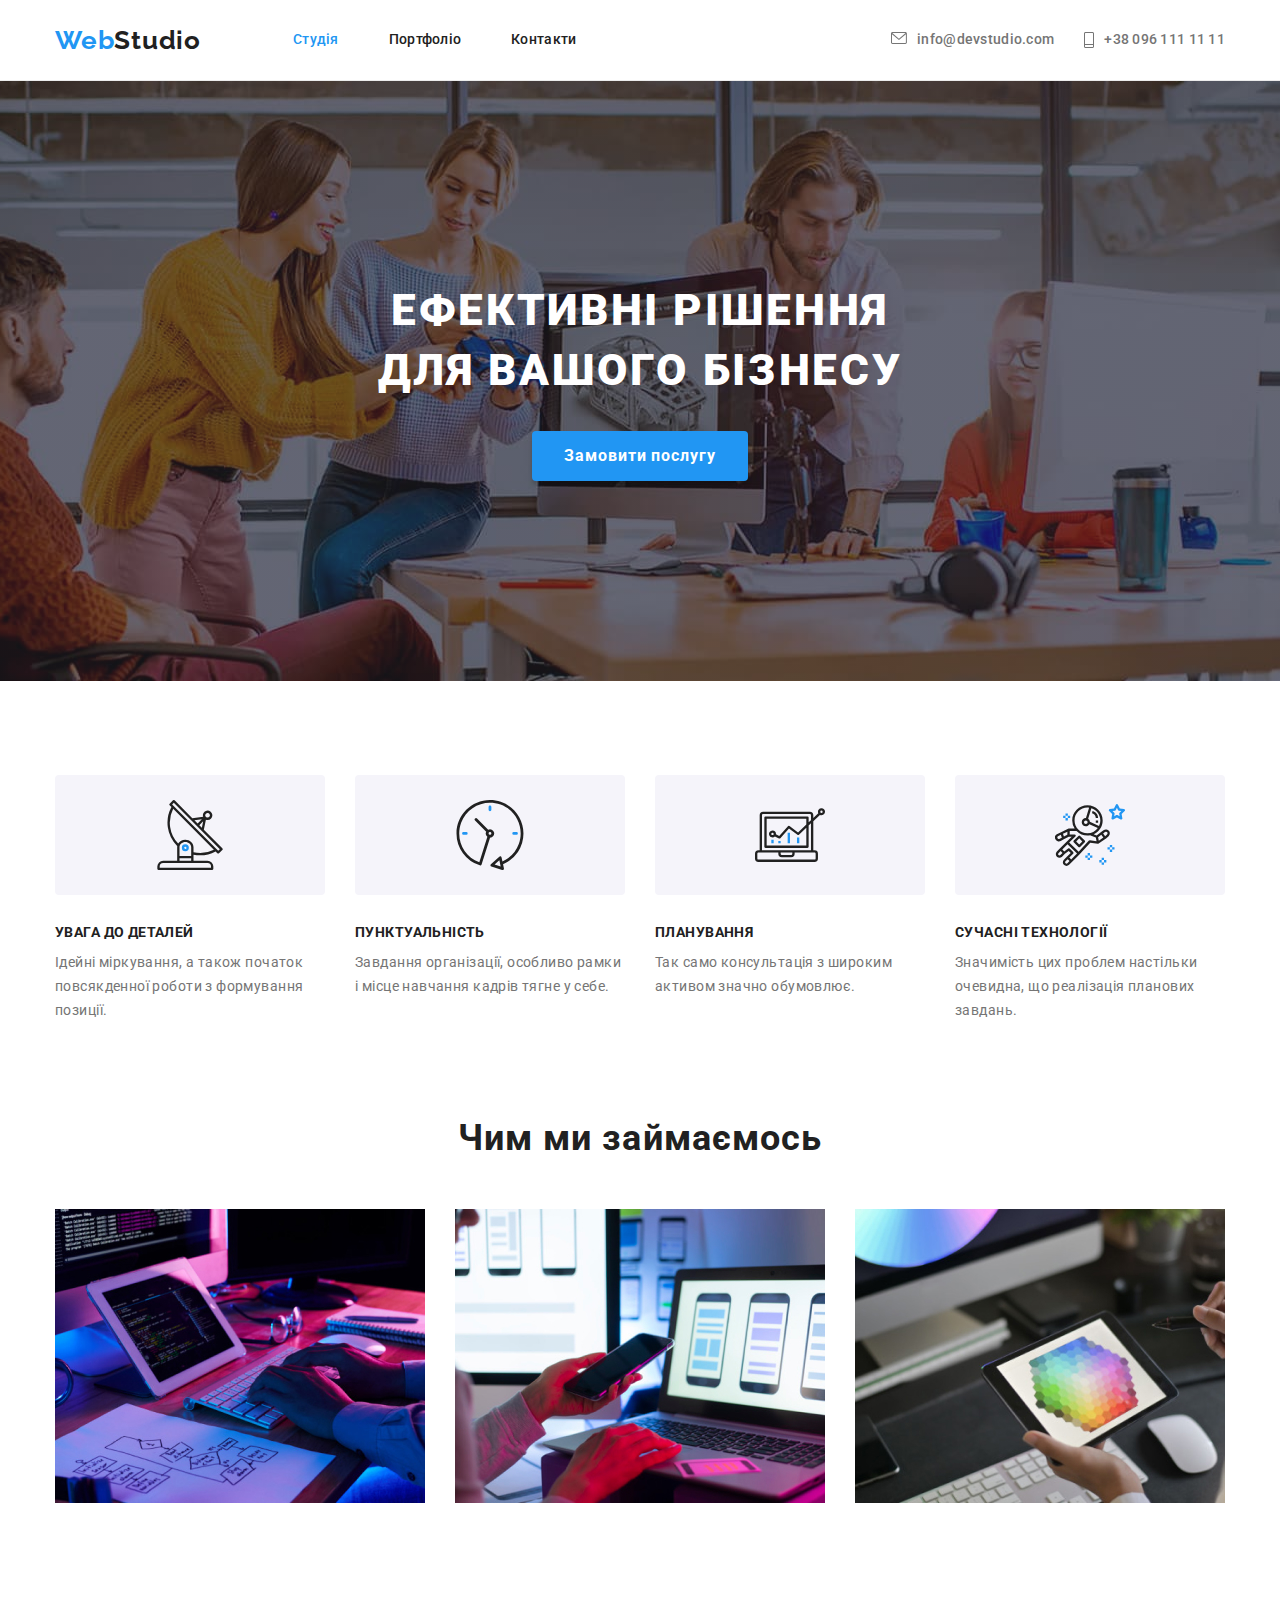
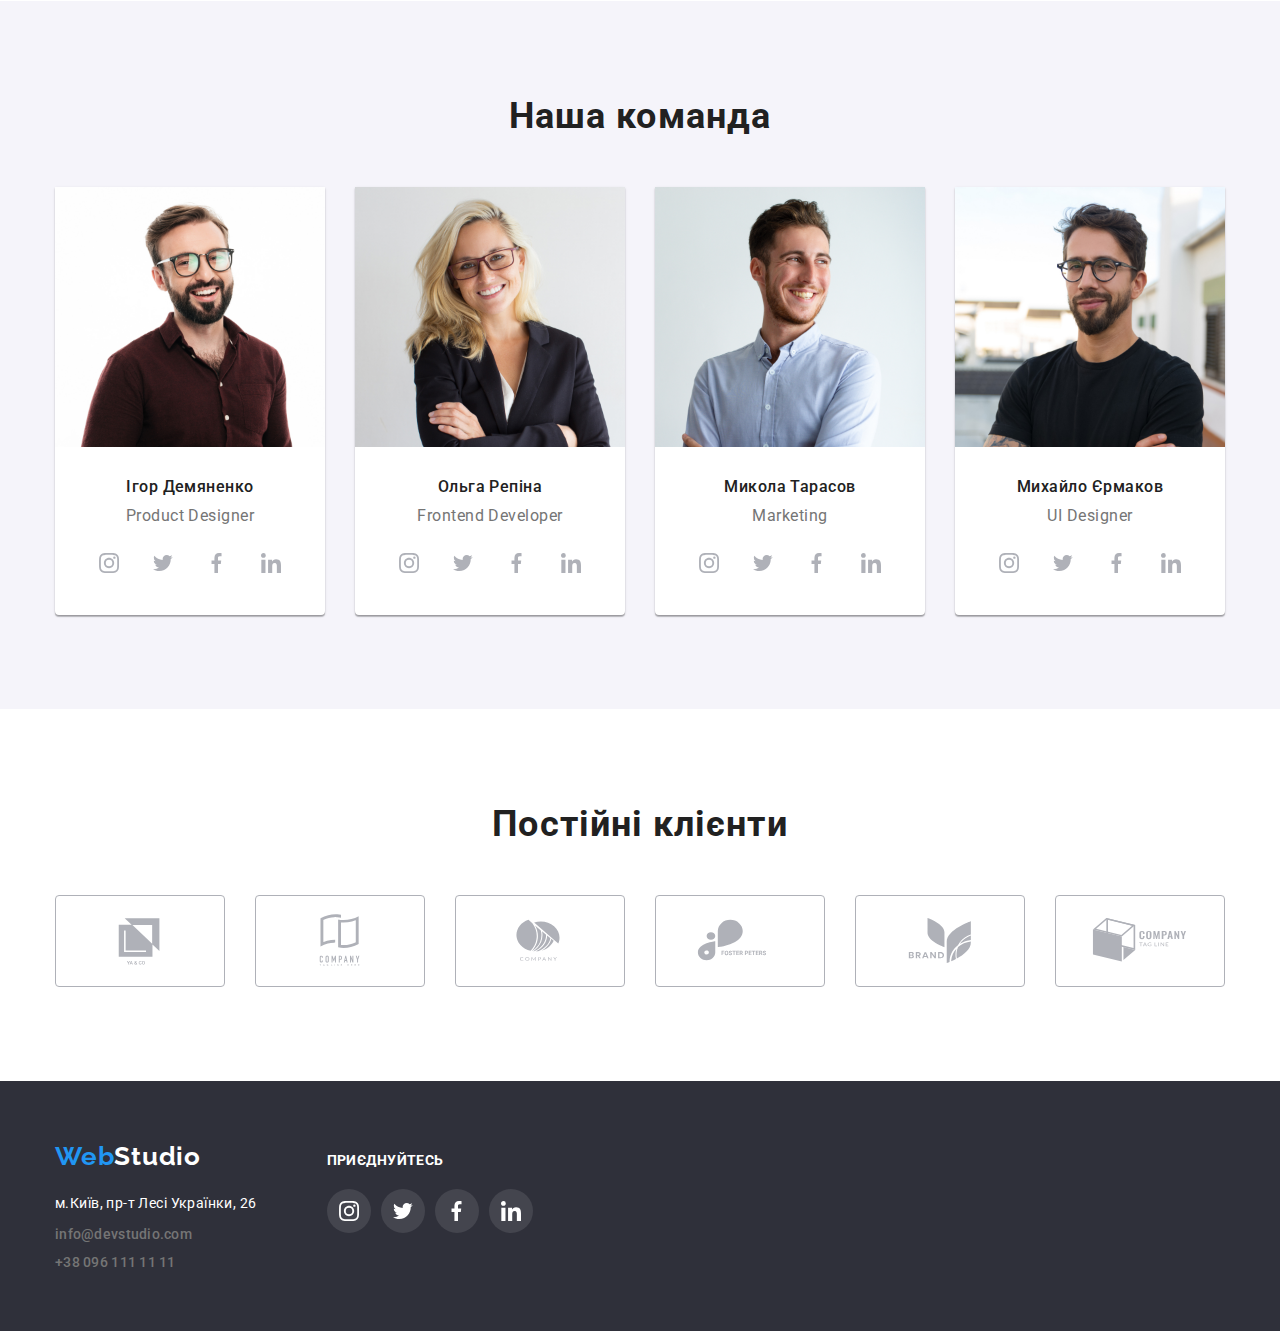
==== index.html @ 34c2d664 "Initial commit" ====
<!DOCTYPE html>
<html lang="uk">
  <head>
    <meta charset="UTF-8" />
    <meta http-equiv="X-UA-Compatible" content="IE=edge" />
    <meta name="viewport" content="width=device-width, initial-scale=1.0" />
    <title>Студія</title>

    <link rel="preconnect" href="https://fonts.googleapis.com" />
    <link rel="preconnect" href="https://fonts.gstatic.com" crossorigin />
    <link
      href="https://fonts.googleapis.com/css2?family=Raleway:wght@700&family=Roboto:wght@400;500;700;900&display=swap"
      rel="stylesheet"
    />
    <link
      rel="stylesheet"
      href="https://cdnjs.cloudflare.com/ajax/libs/modern-normalize/1.1.0/modern-normalize.min.css"
    />
    <link rel="stylesheet" href="./css/styles.css" />
  </head>

  <body>
    <header class="header">
      <!--Навігація сайту-->
      <div class="container header-container">
        <nav class="main-nav">
          <a href="./index.html" class="logo"> Web<span class="logo-header">Studio</span> </a>
          <ul class="site-nav">
            <li class="item"><a class="link current" href="./index.html">Студія</a></li>
            <li class="item"><a class="link" href="./portfolio.html">Портфоліо</a></li>
            <li class="item"><a class="link" href="">Контакти</a></li>
          </ul>
        </nav>

        <ul class="auth-nav">
          <li class="item">
            <a class="contact" href="mailto:info@devstudio.com">
              <svg class="icon-header" width="16px" height="12px">
                <use href="./images/icons.svg#icon-mail"></use>
              </svg>
              info@devstudio.com
            </a>
          </li>
          <li class="item">
            <a class="contact" href="tel:+380961111111">
              <svg class="icon-header" width="10px" height="16px">
                <use href="./images/icons.svg#icon-phone"></use>
              </svg>
              +38 096 111 11 11
            </a>
          </li>
        </ul>
      </div>
    </header>

    <main>
      <!-- Герой -->
      <section class="section hero">
        <div class="container">
          <h1 class="hero-title">
            Ефективні рішення <br />
            для вашого бізнесу
          </h1>
          <button class="hero-btn" type="button">Замовити послугу</button>
        </div>
      </section>

      <!-- Переваги-->
      <section class="section benefits">
        <div class="container">
          <ul class="benefits-list">
            <li class="benefits-item">
              <div class="container-benefits">
                <svg class="benefits-icon" width="70" height="70">
                  <use href="./images/icons.svg#icon-antenna"></use>
                </svg>
              </div>
              <h3 class="benefits-subtitle">Увага до деталей</h3>
              <p class="benefits-text">
                Ідейні міркування, а також початок повсякденної роботи з формування позиції.
              </p>
            </li>
            <li class="benefits-item">
              <div class="container-benefits">
                <svg class="benefits-icon" width="70" height="70">
                  <use href="./images/icons.svg#icon-clock"></use>
                </svg>
              </div>
              <h3 class="benefits-subtitle">Пунктуальність</h3>
              <p class="benefits-text">
                Завдання організації, особливо рамки і місце навчання кадрів тягне у себе.
              </p>
            </li>
            <li class="benefits-item">
              <div class="container-benefits">
                <svg class="benefits-icon" width="70" height="70">
                  <use href="./images/icons.svg#icon-planning"></use>
                </svg>
              </div>
              <h3 class="benefits-subtitle">Планування</h3>
              <p class="benefits-text">Так само консультація з широким активом значно обумовлює.</p>
            </li>
            <li class="benefits-item">
              <div class="container-benefits">
                <svg class="benefits-icon" width="70" height="70">
                  <use href="./images/icons.svg#icon-astronavt"></use>
                </svg>
              </div>
              <h3 class="benefits-subtitle">Сучасні технології</h3>
              <p class="benefits-text">
                Значимість цих проблем настільки очевидна, що реалізація планових завдань.
              </p>
            </li>
          </ul>
        </div>
      </section>

      <!--Чим ми займаємось-->
      <section class="section work">
        <div class="container">
          <h2 class="work-title">Чим ми займаємось</h2>
          <ul class="work-list">
            <li class="work-item">
              <img class="work-img" src="./images/photo-1.jpg" alt="Створення сайту" width="370" />
            </li>
            <li class="work-item">
              <img class="work-img" src="./images/photo-2.jpg" alt="Розробка дизайну" width="370" />
            </li>
            <li class="work-item">
              <img
                class="work-img"
                src="./images/photo-3.jpg"
                alt="Графічне оформлення"
                width="370"
              />
            </li>
          </ul>
        </div>
      </section>

      <!--Команда-->
      <section class="section team">
        <div class="container">
          <h2 class="team-title">Наша команда</h2>
          <ul class="team-list">
            <li class="team-item">
              <img
                class="team-foto"
                src="./images/face-igor.jpg"
                alt="Фото Ігора Демяненка"
                width="270"
              />
              <div class="team-wrap">
                <h3 class="team-name">Ігор Демяненко</h3>
                <p class="team-position">Product Designer</p>
                <ul class="team-socials-list">
                  <li class="team-socials-item">
                    <a class="team-socials-link" href="">
                      <svg class="socials-icon" width="20px" height="20px">
                        <use href="./images/icons.svg#icon-instagram"></use>
                      </svg>
                    </a>
                  </li>
                  <li class="team-socials-item">
                    <a class="team-socials-link" href="">
                      <svg class="socials-icon" width="20px" height="20px">
                        <use href="./images/icons.svg#icon-twitter"></use>
                      </svg>
                    </a>
                  </li>
                  <li class="team-socials-item">
                    <a class="team-socials-link" href="">
                      <svg class="socials-icon" width="20px" height="20px">
                        <use href="./images/icons.svg#icon-facebook"></use>
                      </svg>
                    </a>
                  </li>
                  <li class="team-socials-item">
                    <a class="team-socials-link" href="">
                      <svg class="socials-icon" width="20px" height="20px">
                        <use href="./images/icons.svg#icon-linkedin"></use>
                      </svg>
                    </a>
                  </li>
                </ul>
              </div>
            </li>

            <li class="team-item">
              <img
                class="team-foto"
                src="./images/face-olga.jpg"
                alt="Фото Ольги Репіної"
                width="270"
              />
              <div class="team-wrap">
                <h3 class="team-name">Ольга Репіна</h3>
                <p class="team-position">Frontend Developer</p>
                <ul class="team-socials-list">
                  <li class="team-socials-item">
                    <a class="team-socials-link" href="">
                      <svg class="socials-icon" width="20px" height="20px">
                        <use href="./images/icons.svg#icon-instagram"></use>
                      </svg>
                    </a>
                  </li>
                  <li class="team-socials-item">
                    <a class="team-socials-link" href="">
                      <svg class="socials-icon" width="20px" height="20px">
                        <use href="./images/icons.svg#icon-twitter"></use>
                      </svg>
                    </a>
                  </li>
                  <li class="team-socials-item">
                    <a class="team-socials-link" href="">
                      <svg class="socials-icon" width="20px" height="20px">
                        <use href="./images/icons.svg#icon-facebook"></use>
                      </svg>
                    </a>
                  </li>
                  <li class="team-socials-item">
                    <a class="team-socials-link" href="">
                      <svg class="socials-icon" width="20px" height="20px">
                        <use href="./images/icons.svg#icon-linkedin"></use>
                      </svg>
                    </a>
                  </li>
                </ul>
              </div>
            </li>
            <li class="team-item">
              <img
                class="team-foto"
                src="./images/face-mykola.jpg"
                alt="Фото Миколи Тарасова"
                width="270"
              />
              <div class="team-wrap">
                <h3 class="team-name">Микола Тарасов</h3>
                <p class="team-position">Marketing</p>
                <ul class="team-socials-list">
                  <li class="team-socials-item">
                    <a class="team-socials-link" href="">
                      <svg class="socials-icon" width="20px" height="20px">
                        <use href="./images/icons.svg#icon-instagram"></use>
                      </svg>
                    </a>
                  </li>
                  <li class="team-socials-item">
                    <a class="team-socials-link" href="">
                      <svg class="socials-icon" width="20px" height="20px">
                        <use href="./images/icons.svg#icon-twitter"></use>
                      </svg>
                    </a>
                  </li>
                  <li class="team-socials-item">
                    <a class="team-socials-link" href="">
                      <svg class="socials-icon" width="20px" height="20px">
                        <use href="./images/icons.svg#icon-facebook"></use>
                      </svg>
                    </a>
                  </li>
                  <li class="team-socials-item">
                    <a class="team-socials-link" href="">
                      <svg class="socials-icon" width="20px" height="20px">
                        <use href="./images/icons.svg#icon-linkedin"></use>
                      </svg>
                    </a>
                  </li>
                </ul>
              </div>
            </li>
            <li class="team-item">
              <img
                class="team-foto"
                src="./images/face-mike.jpg"
                alt="Фото Михайла Єрмакова"
                width="270"
              />
              <div class="team-wrap">
                <h3 class="team-name">Михайло Єрмаков</h3>
                <p class="team-position">UI Designer</p>
                <ul class="team-socials-list">
                  <li class="team-socials-item">
                    <a class="team-socials-link" href="">
                      <svg class="socials-icon" width="20px" height="20px">
                        <use href="./images/icons.svg#icon-instagram"></use>
                      </svg>
                    </a>
                  </li>
                  <li class="team-socials-item">
                    <a class="team-socials-link" href="">
                      <svg class="socials-icon" width="20px" height="20px">
                        <use href="./images/icons.svg#icon-twitter"></use>
                      </svg>
                    </a>
                  </li>
                  <li class="team-socials-item">
                    <a class="team-socials-link" href="">
                      <svg class="socials-icon" width="20px" height="20px">
                        <use href="./images/icons.svg#icon-facebook"></use>
                      </svg>
                    </a>
                  </li>
                  <li class="team-socials-item">
                    <a class="team-socials-link" href="">
                      <svg class="socials-icon" width="20px" height="20px">
                        <use href="./images/icons.svg#icon-linkedin"></use>
                      </svg>
                    </a>
                  </li>
                </ul>
              </div>
            </li>
          </ul>
        </div>
      </section>

      <!-- Постійні клієнти -->
      <section class="section clients">
        <div class="container">
          <h2 class="clients-title">Постійні клієнти</h2>
          <ul class="clients-list">
            <li class="clients-item">
              <a class="clients-link" href="#">
                <svg class="clients-icon" width="106" height="60">
                  <use href="./images/icons.svg#icon-client1"></use>
                </svg>
              </a>
            </li>
            <li class="clients-item">
              <a class="clients-link" href="#">
                <svg class="clients-icon" width="106" height="60">
                  <use href="./images/icons.svg#icon-client2"></use>
                </svg>
              </a>
            </li>
            <li class="clients-item">
              <a class="clients-link" href="#">
                <svg class="clients-icon" width="106" height="60">
                  <use href="./images/icons.svg#icon-client3"></use>
                </svg>
              </a>
            </li>
            <li class="clients-item">
              <a class="clients-link" href="#">
                <svg class="clients-icon" width="106" height="60">
                  <use href="./images/icons.svg#icon-client4"></use>
                </svg>
              </a>
            </li>
            <li class="clients-item">
              <a class="clients-link" href="#">
                <svg class="clients-icon" width="106" height="60">
                  <use href="./images/icons.svg#icon-client5"></use>
                </svg>
              </a>
            </li>
            <li class="clients-item">
              <a class="clients-link" href="#">
                <svg class="clients-icon" width="106" height="60">
                  <use href="./images/icons.svg#icon-client6"></use>
                </svg>
              </a>
            </li>
          </ul>
        </div>
      </section>
    </main>

    <footer class="footer">
      <div class="container footer-container">
        <div class="footer-info">
          <a class="logo" href="./index.html"> Web<span class="accent-footer">Studio</span> </a>
          <address class="address">м.Київ, пр-т Лесі Українки, 26</address>
          <ul class="footer-link">
            <li class="footer-item">
              <a class="contact" href="mailto:info@devstudio.com">info@devstudio.com</a>
            </li>
            <li class="footer-item">
              <a class="contact" href="tel:+380961111111">+38 096 111 11 11</a>
            </li>
          </ul>
        </div>
        <div class="join-container">
          <span class="footer-join">Приєднуйтесь</span>
          <ul class="footer-socials-list">
            <li class="footer-socials-item">
              <a class="footer-socials-link" href="">
                <svg class="footer-socials-icon" width="20px" height="20px">
                  <use href="./images/icons.svg#icon-instagram"></use>
                </svg>
              </a>
            </li>
            <li class="footer-socials-item">
              <a class="footer-socials-link" href="">
                <svg class="footer-socials-icon" width="20px" height="20px">
                  <use href="./images/icons.svg#icon-twitter"></use>
                </svg>
              </a>
            </li>
            <li class="footer-socials-item">
              <a class="footer-socials-link" href="">
                <svg class="footer-socials-icon" width="20px" height="20px">
                  <use href="./images/icons.svg#icon-facebook"></use>
                </svg>
              </a>
            </li>
            <li class="footer-socials-item">
              <a class="footer-socials-link" href="">
                <svg class="footer-socials-icon" width="20px" height="20px">
                  <use href="./images/icons.svg#icon-linkedin"></use>
                </svg>
              </a>
            </li>
          </ul>
        </div>
      </div>
    </footer>
  </body>
</html>
---- css/styles.css ----
:root {
  --primary-text-color: #757575;
  /*основний колір*/
  --accent-color: #2196F3;
  /*колір hover, focus, button*/
  --title-text-color: #212121;
  /*колір заголовків*/
  --white-color: #FFFFFF;
  --baner-color: #2F303A;
  --button-color: #F5F4FA;
  --icon-color:#AFB1B8;
  --bg-color-icon:#FFFFFF1A;
}

body {
  color: var(--primary-text-color);
  font-family: 'Roboto', sans-serif;
}

/* Утиліти */
li {
  list-style-type: none;
  /*Видалено маркери списку*/
}

*,
*::before,
*::after {
  box-sizing: border-box;
}

.container {
  width: 1200px;
  margin-left: auto;
  margin-right: auto;
  padding-left: 15px;
  padding-right: 15px; 
}

h1,
h2,
h3,
h4,
h5,
p,
ul {
  margin-top: 0;
  margin-bottom: 0;
  padding: 0;
}

.section {
  padding-top: 94px;
  padding-bottom: 94px;
}

/*Header Logo*/

.header {
  border-bottom: 1px solid #ECECEC;

  background-color: var(--white-color);
}

.header-container {
  display: flex;
  align-content: center;
}

.main-nav {
  display: flex;
  align-items: center;
}

.logo {
  width: 145px;

  color: var(--accent-color);

  font-family: 'Raleway';
  font-weight: 700;
  font-size: 26px;
  line-height: 1.19;
  letter-spacing: 0.03em;
  text-decoration: none;
}

.logo-header {
  color: var(--title-text-color);
}

.accent-footer {
  color: var(--white-color);
}

/*Header Nav*/

.site-nav {
  display: flex;
  margin-left: 93px;
}

.site-nav .link {
  display: block;
  padding-top: 32px;
  padding-bottom: 32px;

  color: var(--title-text-color);

  font-weight: 500;
  font-size: 14px;
  line-height: 1.14;
  letter-spacing: 0.02em;
  text-decoration: none;
}

.site-nav .link:hover {
  color: var(--accent-color);
}

.site-nav .link:focus {
  color: var(--accent-color);
}

.site-nav .link.current {
  color: var(--accent-color);
}

.site-nav .item:not(:last-child) {
  margin-right: 50px;
}

.auth-nav {
  display: flex;
  margin-left: auto;
  align-items: center;
  justify-content: center;
}

.auth-nav .contact {
  display: inline-flex;
  padding-top: 32px;
  padding-bottom: 32px;
  
  color: inherit;
  
  font-weight: 500;
  font-size: 14px;
  line-height: 1.14;
  letter-spacing: 0.02em;
  text-decoration: none;
}

.icon-header {
  display: inline-block;
  margin-right: 10px;
  fill: currentColor;  
}

.auth-nav .contact:hover {
  color: var(--accent-color);
}

.auth-nav .contact:focus {
  color: var(--accent-color);
}

.auth-nav .item:not(:last-child) {
  margin-right: 30px;
}

/*Footer*/
.footer {
  padding-top: 60px;
  padding-bottom: 60px;
  background-color: var(--baner-color);
}

.address {
  margin-top: 20px;
  
  color: var(--white-color);

  font-style: normal;
  font-size: 14px;
  line-height: 1.71;
  letter-spacing: 0.03em;
}

.footer-link {
  margin-top: 9px;
}

.footer-link .contact {
  color: var(--primary-text-color);

  font-weight: 500;
  font-size: 14px;
  line-height: 1.14;
  letter-spacing: 0.02em;
  text-decoration: none;
}

.footer-link .contact:hover {
  color: var(--accent-color);
}

.footer-link .contact:focus {
  color: var(--accent-color);
}

.footer-item:not(:first-child) {
  margin-top: 9px;
}

.footer-container {
  display: flex;
}

.join-container {
  display: flex;
  flex-direction: column;
  margin-left: 70px;
  padding-top: 12px;
}

.footer-join {
  margin-bottom: 20px;

  color: var(--white-color);

  font-family: 'Roboto';
  font-weight: 700;
  font-size: 14px;
  line-height: 1.14;
  letter-spacing: 0.03em;
  text-transform: uppercase;
}
  
.footer-socials-list {
  display: flex;
  gap: 10px;
}

.footer-socials-link {
  display: flex;
  align-items: center;
  justify-content: center;
  border-radius: 50%;

  width: 44px;
  height: 44px;

  background-color: var(--bg-color-icon);
}

.footer-socials-link:hover {
  background-color: var(--accent-color);
}

.footer-socials-link:focus {
  background-color: var(--accent-color);
}

.footer-socials-icon {
  fill: var(--white-color);
}

/*Main Studio*/

/*Hero*/
.hero {
  padding-top: 200px;
  padding-bottom: 200px;
  margin-left: auto;
  margin-right: auto;
  max-width: 1600px;
  
  background-color: var(--baner-color);
  background-image: linear-gradient(to right,
       rgba(47, 48, 58, 0.4),
       rgba(47, 48, 58, 0.4)),
       url(../images/banner.jpg);      
  background-repeat: no-repeat;
  background-position: center;
  background-size: cover;

  text-align: center;  
}

.hero-title {
  margin-bottom: 30px;

  color: var(--white-color);

  font-weight: 900;
  font-size: 44px;
  line-height: 1.36;
  letter-spacing: 0.06em;
  text-transform: uppercase;
}

.hero-btn {
  min-width: 200px;
  padding-top: 10px;
  padding-left: 32px;
  padding-right: 32px;
  padding-bottom: 10px;
  border-radius: 4px;
  border: none;

  background-color: var(--accent-color);
  color: var(--white-color);

  font-family: inherit;
  font-weight: 700;
  font-size: 16px;
  line-height: 1.88;
  letter-spacing: 0.06em;
  cursor: pointer;

  box-shadow: 0px 4px 4px rgba(0, 0, 0, 0.15);
}

/*Benefits*/

.benefits {
  padding-bottom: 47px;
}

.container-benefits {
  display: flex;
  align-items: center;
  justify-content: center;
  margin-bottom: 30px;

  min-height: 120px;

  border-radius: 4px;
  border: transparent;

  background-color: var(--button-color);
}

.benefits-icon {
  width: 70px;
  height: 70px;

  color: var(--title-text-color);
}

.benefits-list {
  display: flex;
  flex-wrap: wrap;  
}

.benefits-item {
  width: 270px;
  margin-right: 30px;
}

.benefits-item:last-child {
  margin-right: 0;
}

.benefits-subtitle {
  margin-bottom: 10px;

  color: var(--title-text-color);

  font-weight: 700;
  font-size: 14px;
  line-height: 1.14;
  letter-spacing: 0.03em;
  text-transform: uppercase;
}

.benefits-text {
  font-size: 14px;
  line-height: 1.71;
  letter-spacing: 0.03em;
}

/*Works*/
.work {
  padding-top: 47px;
}

.work-title {
  margin-bottom: 50px;

  color: var(--title-text-color);

  font-weight: 700;
  font-size: 36px;
  line-height: 1.17;
  text-align: center;
  letter-spacing: 0.03em;
}

.work-list {
  display: flex;
}

.work-item {
  width: 370px;
}

.work-item:not(:last-child) {
  margin-right: 30px;
}

/*Team*/
.team {
  background-color: var(--button-color);
}

.team-title {
  margin-bottom: 50px;

  color: var(--title-text-color);

  font-weight: 700;
  font-size: 36px;
  line-height: 1.17;
  text-align: center;
  letter-spacing: 0.03em;
}

.team-list {
  display: flex;
}

.team-item {
  width: 270px;

  background-color: var(--white-color);

  box-shadow: 0px 1px 3px rgba(0, 0, 0, 0.12), 0px 1px 1px rgba(0, 0, 0, 0.14), 0px 2px 1px rgba(0, 0, 0, 0.2);
  border-radius: 0px 0px 4px 4px;
}

.team-item:not(:last-child) {
  margin-right: 30px;
}

.team-foto {
  display: block;
}

.team-wrap {
  padding-top:30px;
  padding-bottom: 30px;
}

.team-name {
  margin-bottom: 10px;

  color: var(--title-text-color);

  font-weight: 500;
  font-size: 16px;
  line-height: 1.19;
  letter-spacing: 0.03em;
  text-align: center;
}

.team-position {
  margin-bottom: 16px;

  font-size: 16px;
  line-height: 1.19;
  letter-spacing: 0.03em;
  text-align: center;
}

.team-socials-list {
  display: flex;
  gap: 10px;
  align-items: center;
  justify-content: center;
}

.team-socials-link {
  display: flex;
  align-items: center;
  justify-content: center;
  border-radius: 50%;
    
  width: 44px;
  height: 44px;
}

.socials-icon {
  fill:var(--icon-color);
}

.team-socials-link:hover .socials-icon {
  fill: var(--white-color);

}

.team-socials-link:focus .socials-icon {
  fill: var(--white-color);
}

.team-socials-link:hover {
  background-color: var(--accent-color);
}

.team-socials-link:focus {
  background-color: var(--accent-color);
}

/* Clients */
.clients-title {
  margin-bottom: 50px;

  color: var(--title-text-color);

  font-weight: 700;
  font-size: 36px;
  line-height: 1.17;
  text-align: center;
  letter-spacing: 0.03em;
}

.clients-list {
  display: flex;
  gap: 30px;
}

.clients-link {
  display: flex;
  align-items: center;
  justify-content: center;

  color: var(--icon-color);

  width: 170px;
  height: 92px; 
 
  border: 1px solid var(--icon-color);
  border-radius: 4px;  
  
  text-decoration: none;
}

.clients-icon {
  fill: currentColor;
}

.clients-link:hover .clients-icon {
  fill: var(--accent-color);
}

.clients-link:focus .clients-icon {
  fill: var(--accent-color);
}

.clients-link:hover {
  border-color: var(--accent-color);
}

.clients-link:focus {
  border-color: var(--accent-color);
}

/*Portfolio*/
.option-list {
  display: flex;
  margin-bottom: 50px;
  justify-content: center;
}

.option-item:not(:last-child) {
  margin-right: 8px;
}

.option-btn {
  padding-top: 6px;
  padding-left: 22px;
  padding-right: 22px;
  padding-bottom: 6px;
  border-radius: 4px;
  border-color: transparent;

  background-color: var(--button-color);
  color: var(--title-text-color);

  font-family: inherit;
  font-weight: 500;
  font-size: 16px;
  line-height: 1.62;
  letter-spacing: 0.03em;
  cursor: pointer;
}

.active {
  background-color: var(--accent-color);
  color: var(--white-color);
}

.option-btn:hover {
  background-color: var(--accent-color);
  color: var(--white-color);
}

.portfolio {
  display: flex;
  flex-wrap: wrap;
  margin-left: -30px;
  margin-top: -30px;
}

.portfolio-item {
  flex-basis: calc(100% / 3 - 60px);
  margin-left: 30px;
  margin-top: 30px;
}

.portfolio-link {
  display: block;
  text-decoration: none;  
}

.portfolio-link:hover {
  box-shadow: 0px 1px 1px rgba(0, 0, 0, 0.12), 0px 4px 4px rgba(0, 0, 0, 0.06), 1px 4px 6px rgba(0, 0, 0, 0.16);
}

.portfolio-link:focus {
  box-shadow: 0px 1px 1px rgba(0, 0, 0, 0.12), 0px 4px 4px rgba(0, 0, 0, 0.06), 1px 4px 6px rgba(0, 0, 0, 0.16);
}

.portfolio-img {
  display: block;  
}

.portfolio-wrap {
  padding:20px 24px;
  border: 1px solid #EEEEEE;
  border-top: none;
  }

.portfolio-title {
  margin-bottom: 4px;

  color: var(--title-text-color);

  font-weight: 700;
  font-size: 18px;
  line-height: 2;
  letter-spacing: 0.06em;
}

.portfolio-text {
  color: var(--primary-text-color);

  font-size: 16px;
  line-height: 1.88;
  letter-spacing: 0.03em;
}
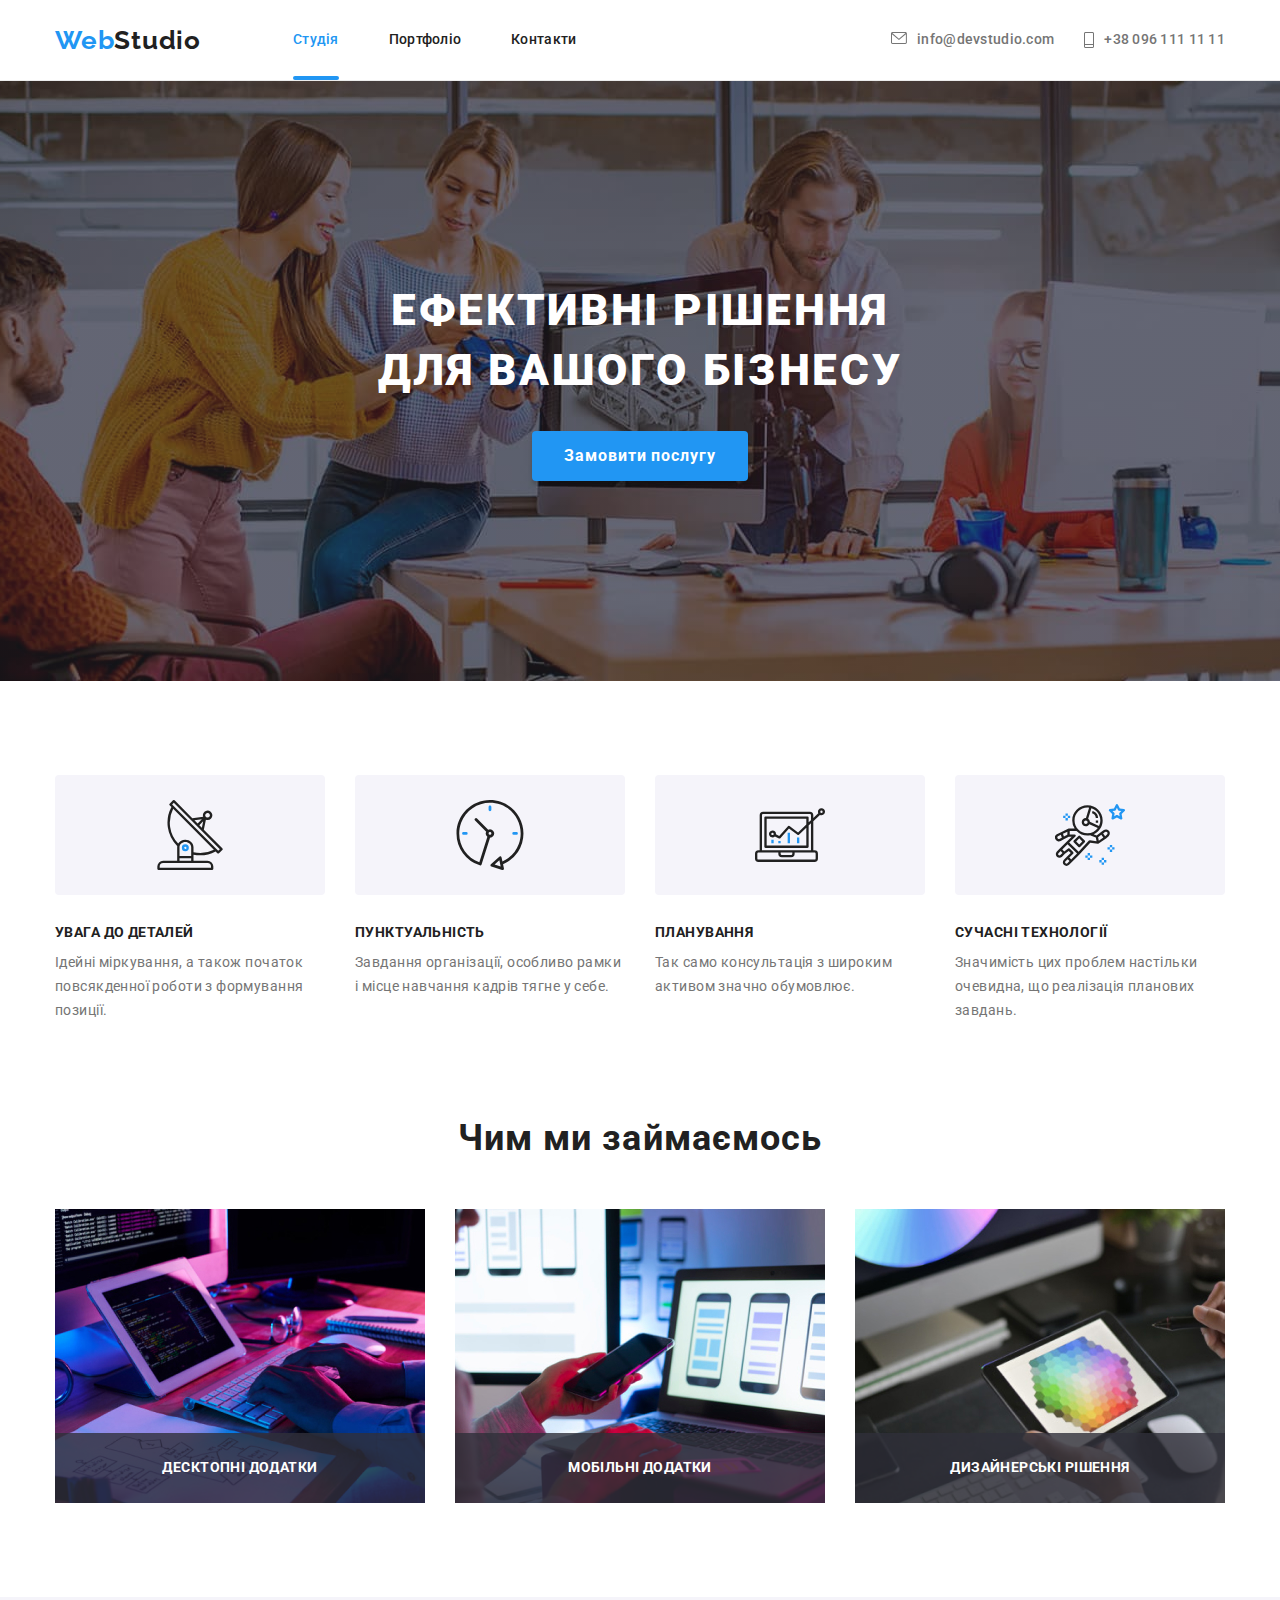
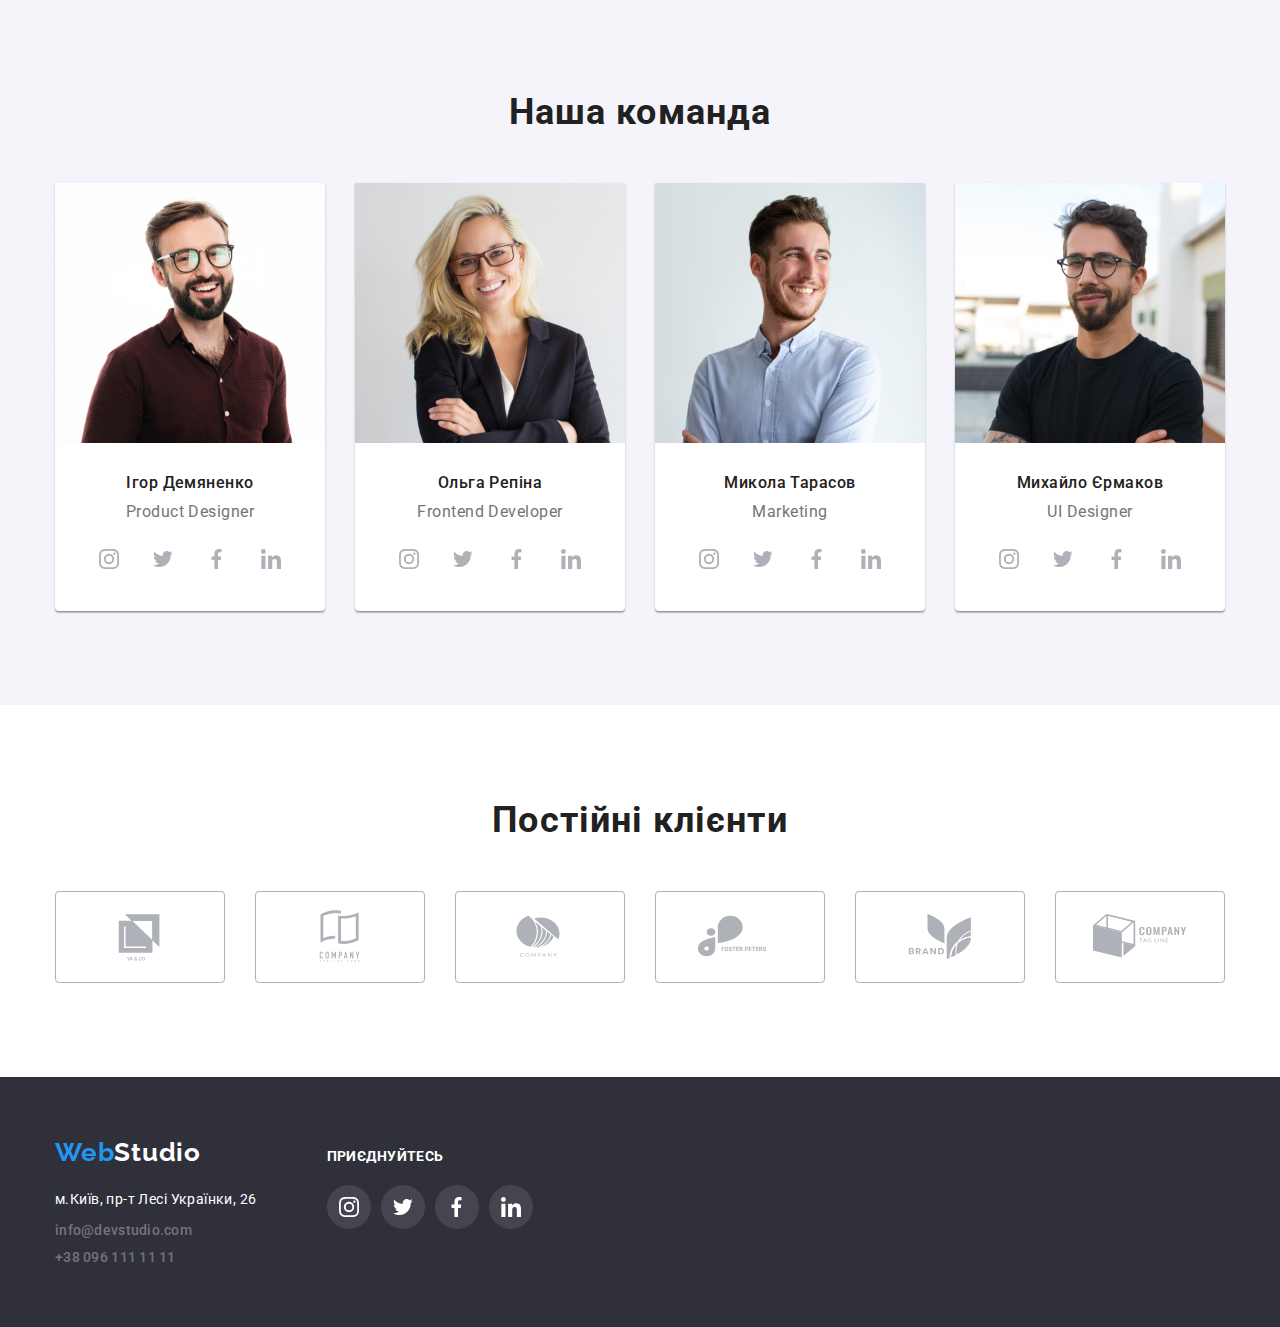
==== commit f5ad04c4: "Add popup and animation" ====
--- a/index.html
+++ b/index.html
@@ -61,7 +61,7 @@
             Ефективні рішення <br />
             для вашого бізнесу
           </h1>
-          <button class="hero-btn" type="button">Замовити послугу</button>
+          <button class="hero-btn" data-modal-open type="button">Замовити послугу</button>
         </div>
       </section>
 
@@ -120,20 +120,39 @@
         <div class="container">
           <h2 class="work-title">Чим ми займаємось</h2>
           <ul class="work-list">
-            <li class="work-item">
-              <img class="work-img" src="./images/photo-1.jpg" alt="Створення сайту" width="370" />
-            </li>
-            <li class="work-item">
-              <img class="work-img" src="./images/photo-2.jpg" alt="Розробка дизайну" width="370" />
-            </li>
-            <li class="work-item">
-              <img
-                class="work-img"
-                src="./images/photo-3.jpg"
-                alt="Графічне оформлення"
-                width="370"
-              />
-            </li>
+            <div class="work-box">
+              <li class="work-item">
+                <img
+                  class="work-img"
+                  src="./images/photo-1.jpg"
+                  alt="Створення сайту"
+                  width="370"
+                />
+                <p class="work-label">Десктопні додатки</p>
+              </li>
+            </div>
+            <div class="work-box">
+              <li class="work-item">
+                <img
+                  class="work-img"
+                  src="./images/photo-2.jpg"
+                  alt="Розробка дизайну"
+                  width="370"
+                />
+                <p class="work-label">Мобільні додатки</p>
+              </li>
+            </div>
+            <div class="work-box">
+              <li class="work-item">
+                <img
+                  class="work-img"
+                  src="./images/photo-3.jpg"
+                  alt="Графічне оформлення"
+                  width="370"
+                />
+                <p class="work-label">Дизайнерські рішення</p>
+              </li>
+            </div>
           </ul>
         </div>
       </section>
@@ -185,7 +204,6 @@
                 </ul>
               </div>
             </li>
-
             <li class="team-item">
               <img
                 class="team-foto"
@@ -417,5 +435,17 @@
         </div>
       </div>
     </footer>
+
+    <!-- Модальне вікно -->
+    <div class="backdrop is-hidden" data-modal>
+      <div class="modal">
+        <button class="btn-close" data-modal-close type="button">
+          <svg class="modal-close-icon" width="18" height="18">
+            <use href="./images/icons.svg#icon-close"></use>
+          </svg>
+        </button>
+      </div>
+    </div>
+    <script src="./js/modal.js"></script>
   </body>
 </html>
--- a/css/styles.css
+++ b/css/styles.css
@@ -1,15 +1,16 @@
 :root {
+  /*основний колір*/
   --primary-text-color: #757575;
-  /*основний колір*/
+  /*колір hover, focus, overlay*/
   --accent-color: #2196F3;
-  /*колір hover, focus, button*/
+  /*колір заголовків*/
   --title-text-color: #212121;
-  /*колір заголовків*/
   --white-color: #FFFFFF;
   --baner-color: #2F303A;
   --button-color: #F5F4FA;
   --icon-color:#AFB1B8;
   --bg-color-icon:#FFFFFF1A;
+  --border-color:#EEEEEE;
 }
 
 body {
@@ -101,11 +102,14 @@
 }
 
 .site-nav .link {
+  position: relative;
   display: block;
   padding-top: 32px;
   padding-bottom: 32px;
-
-  color: var(--title-text-color);
+    
+  color: var(--title-text-color);
+
+  transition: color 250ms cubic-bezier(0.4, 0, 0.2, 1);
 
   font-weight: 500;
   font-size: 14px;
@@ -128,6 +132,21 @@
 
 .site-nav .item:not(:last-child) {
   margin-right: 50px;
+}
+
+.site-nav .link.current::after {
+  content: '';
+  position: absolute;
+  display: block;
+  left: 0;
+  bottom: 0;
+    
+  width: 100%;
+  height: 4px;
+
+  background-color: var(--accent-color);
+
+  border-radius: 2px;
 }
 
 .auth-nav {
@@ -143,13 +162,15 @@
   padding-bottom: 32px;
   
   color: inherit;
+
+  transition: color 250ms cubic-bezier(0.4, 0, 0.2, 1);
   
   font-weight: 500;
   font-size: 14px;
   line-height: 1.14;
   letter-spacing: 0.02em;
   text-decoration: none;
-}
+  }
 
 .icon-header {
   display: inline-block;
@@ -192,6 +213,8 @@
 }
 
 .footer-link .contact {
+  transition: color 250ms cubic-bezier(0.4, 0, 0.2, 1);
+
   color: var(--primary-text-color);
 
   font-weight: 500;
@@ -252,6 +275,8 @@
   height: 44px;
 
   background-color: var(--bg-color-icon);
+
+  transition: background-color 250ms cubic-bezier(0.4, 0, 0.2, 1);
 }
 
 .footer-socials-link:hover {
@@ -400,14 +425,34 @@
 
 .work-list {
   display: flex;
+  gap: 30px;
 }
 
 .work-item {
   width: 370px;
-}
-
-.work-item:not(:last-child) {
-  margin-right: 30px;
+  height: 294px;
+}
+
+.work-box {
+  position: relative;
+}
+
+.work-label {
+  position: absolute;
+  right: 0;
+  left: 0;
+  bottom: 0;
+  padding: 27px 82px;
+
+  color: var(--white-color);
+  background-color: #2F303ACC;
+
+  font-weight: 700;
+  font-size: 14px;
+  line-height: 1.14;
+  text-align: center;
+  letter-spacing: 0.03em;
+  text-transform: uppercase;
 }
 
 /*Team*/
@@ -489,6 +534,8 @@
     
   width: 44px;
   height: 44px;
+
+  transition: background-color 250ms cubic-bezier(0.4, 0, 0.2, 1), fill 250ms cubic-bezier(0.4, 0, 0.2, 1);
 }
 
 .socials-icon {
@@ -497,7 +544,6 @@
 
 .team-socials-link:hover .socials-icon {
   fill: var(--white-color);
-
 }
 
 .team-socials-link:focus .socials-icon {
@@ -542,6 +588,8 @@
  
   border: 1px solid var(--icon-color);
   border-radius: 4px;  
+
+  transition: fill 250ms cubic-bezier(0.4, 0, 0.2, 1), border-color 250ms cubic-bezier(0.4, 0, 0.2, 1);
   
   text-decoration: none;
 }
@@ -588,6 +636,8 @@
   background-color: var(--button-color);
   color: var(--title-text-color);
 
+  transition: color 250ms cubic-bezier(0.4, 0, 0.2, 1), background-color 250ms cubic-bezier(0.4, 0, 0.2, 1);
+
   font-family: inherit;
   font-weight: 500;
   font-size: 16px;
@@ -622,6 +672,8 @@
 .portfolio-link {
   display: block;
   text-decoration: none;  
+
+  transition: box-shadow 250ms cubic-bezier(0.4, 0, 0.2, 1);
 }
 
 .portfolio-link:hover {
@@ -634,6 +686,33 @@
 
 .portfolio-img {
   display: block;  
+}
+
+.portfolio-box {
+  position: relative;
+  overflow: hidden;
+}
+
+.portfolio-overlay {
+  position: absolute;
+  bottom: 0;
+  left: 0;
+  transform: translateY(100%);
+  transition: transform 250ms cubic-bezier(0.4, 0, 0.2, 1);
+
+  padding: 63px 24px;
+
+  color: var(--white-color);
+  background-color:#2196F3E5;
+  
+  font-weight: 400;
+  font-size: 18px;
+  line-height: 1.56;    
+  letter-spacing: 0.03em;
+}
+
+.portfolio-link:hover .portfolio-overlay {
+  transform: translateY(0%);
 }
 
 .portfolio-wrap {
@@ -661,5 +740,75 @@
   letter-spacing: 0.03em;
 }
 
-
-
+/* Modal */
+.backdrop {
+  position: fixed;
+  left: 0;
+  top: 0;
+  width: 100%;
+  height: 100%;
+  background-color: rgba(0, 0, 0, 0.2);
+   
+  opacity: 1;
+  transition: opacity 250ms cubic-bezier(0.4, 0, 0.2, 1);
+}
+
+.backdrop.is-hidden {
+  opacity: 0;
+  visibility: hidden;
+  pointer-events: none;  
+}
+
+.backdrop.is-hidden .modal {
+  transform: translate(-50%, -50%) scale(1.2);
+  opacity: 0;
+}
+
+.modal {
+  position: absolute;
+  top: 50%;
+  left: 50%;
+
+  min-width: 528px;
+  min-height: 521px;
+  
+  opacity: 1;
+  visibility: visible;
+  transform: translate(-50%, -50%) scale(1);
+  transition: transform 250ms cubic-bezier(0.4, 0, 0.2, 1), opacity 250ms cubic-bezier(0.4, 0, 0.2, 1) ;
+
+  border-radius: 4px;
+
+  background-color:var(--white-color) ;
+  box-shadow: 0px 1px 3px rgba(0, 0, 0, 0.12), 0px 1px 1px rgba(0, 0, 0, 0.14), 0px 2px 1px rgba(0, 0, 0, 0.2);
+}
+
+.btn-close {
+  position: absolute;
+  right: 8px;
+  top: 8px;
+
+  width: 30px;
+  height: 30px;
+
+  display: flex;
+  align-items: center;
+  justify-content: center;
+
+  background-color: var(--white-color);
+  background-size: contain;
+  
+  border: 1px solid #0000001A;
+  border-radius: 50%;
+
+  cursor: pointer;  
+}
+
+
+
+
+
+
+
+
+
